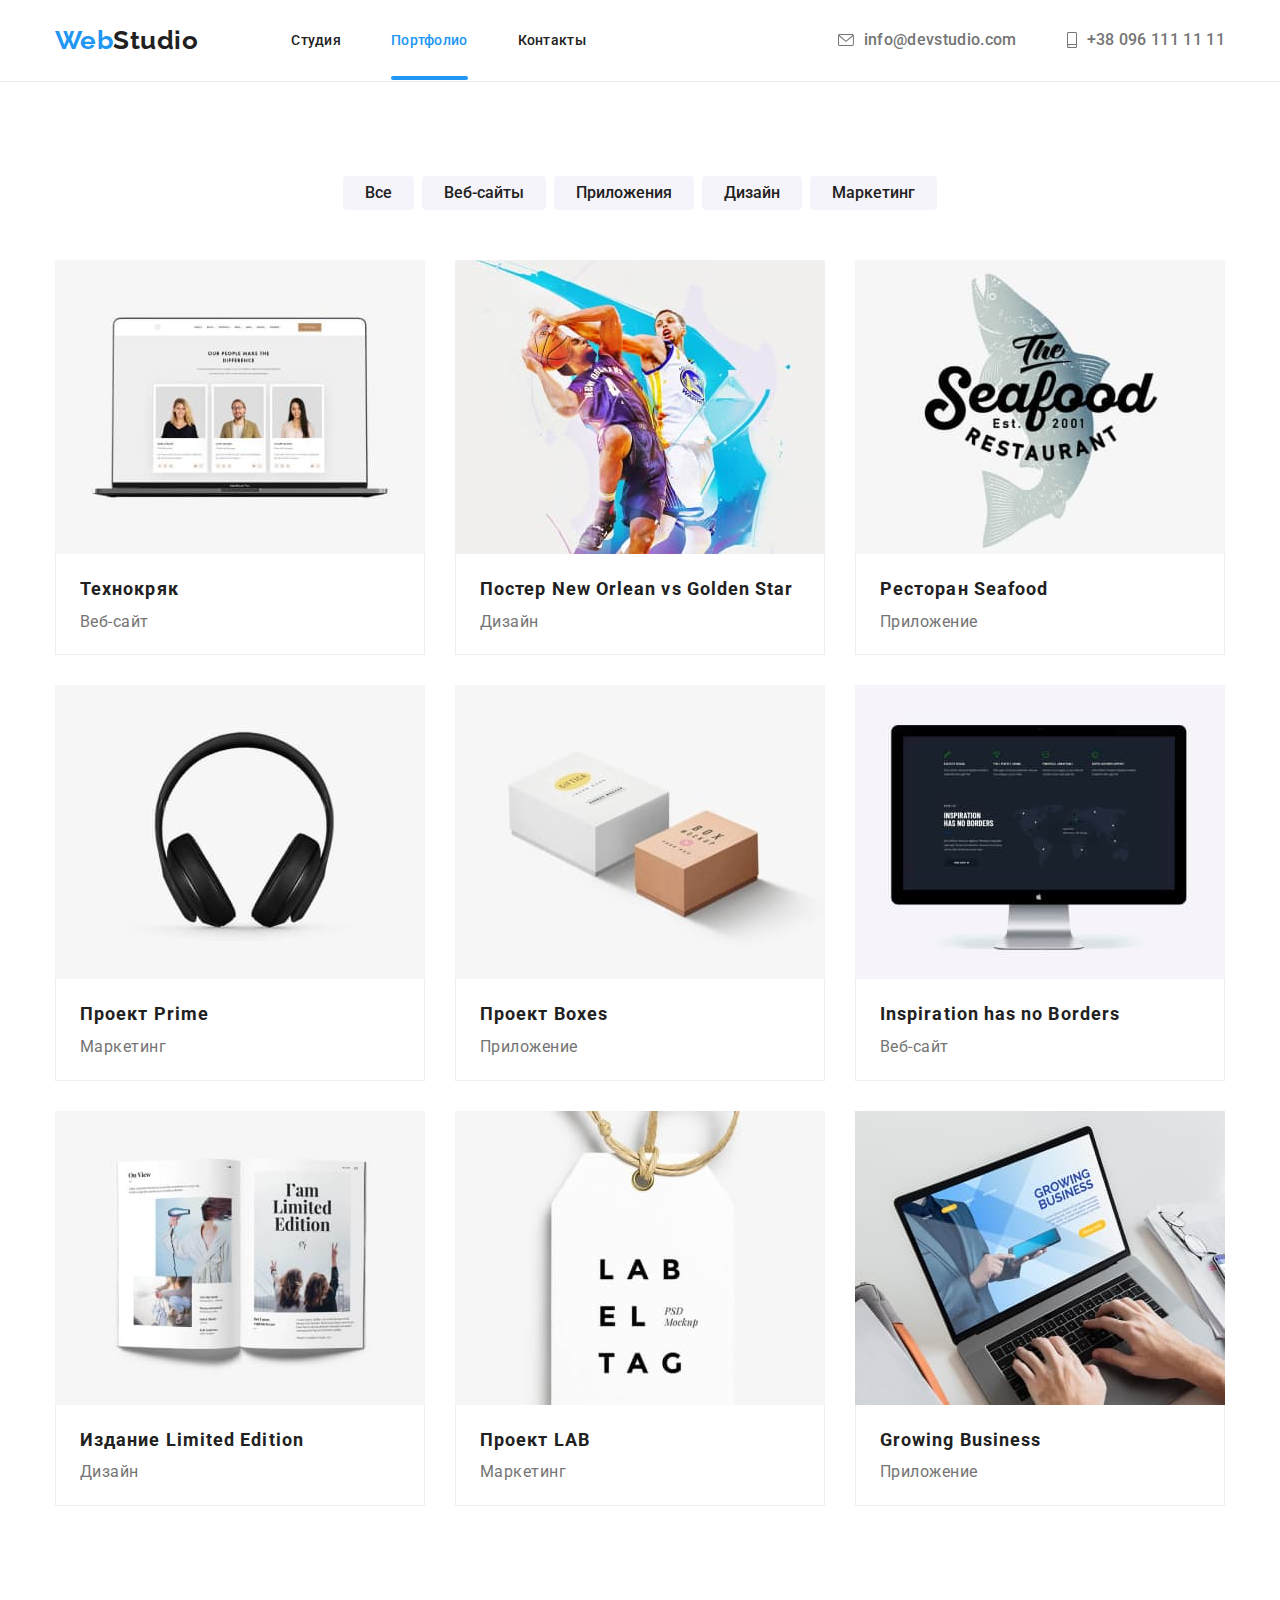
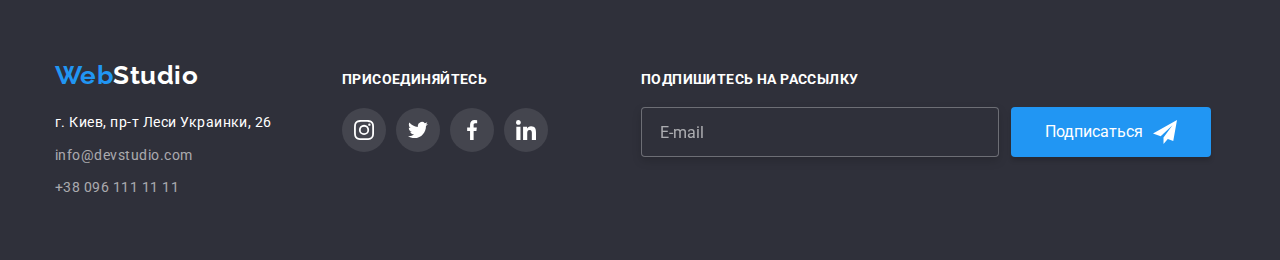
==== portfolio.html @ 96d2380d "Добавляет дз6" ====
<!DOCTYPE html>
<html lang="ru">
    <head>
        <meta charset="UTF-8">
        <meta name="viewport" content="width=device-width, initial-scale=1.0">
        <title>1ДЗ</title>
        <link
            href="https://fonts.googleapis.com/css2?family=Raleway:wght@700&family=Roboto:wght@400;500;700;900&display=swap"
            rel="stylesheet">
            <link rel="stylesheet" href="https://cdnjs.cloudflare.com/ajax/libs/modern-normalize/1.1.0/modern-normalize.min.css">
        <link rel="stylesheet" href="./css/style.css">
    </head>
    <body>
        <header class="header">
            <div class="container header-container">
                <nav class="nav-header">
                    <a href="./index.html" class="logo">
                        <span class="logo-first">Web</span><span class="logo-second">Studio</span>
                    </a>
                    <ul class="site-nav list">
                        <li class="item"><a href="./index.html" class="link">Студия</a></li>
                        <li class="item"><a href="./portfolio.html" class="portfolio-button">Портфолио</a></li>
                        <li class="item"><a href="" class="link">Контакты</a></li>
                    </ul>
                </nav>
                <ul class="nav-adress list">
                    <li class="envelope">
                        <a class="adress adress-envelope list" href="mailto:info@devstudio.com">
                            <svg width="16px" height="12px" class="icon-adress">
                                <use href="./img/Icon/icon.svg#envelope"></use>
                            </svg>
                            info@devstudio.com</a>
                    </li>
                    <li>
                        <a class="adress adress-smartphone list" href="tel:+380961111111">
                            <svg width="10px" height="16px" class="icon-adress">
                                <use href="./img/Icon/icon.svg#smartphone"></use>
                            </svg>
                            +38 096 111 11 11</a>
                    </li>
                </ul>
            </div>
        </header>
        <main>
            <section class="portfolio-main">
                <div class="container">
                    <ul class="site-filter list">
                        <li class="site-filter-item"><button class="button-filter" type="button" /button> Все </li>
                        <li class="site-filter-item"><button class="button-filter" type="button" /button> Веб-сайты </li>
                        <li class="site-filter-item"><button class="button-filter" type="button" /button> Приложения </li>
                        <li class="site-filter-item"><button class="button-filter" type="button" /button> Дизайн </li>
                        <li class="site-filter-item"><button class="button-filter" type="button" /button> Маркетинг </li>
                    </ul>
                    <ul class="portfolio">
                        <li class="portfolio-examples list">
                            <a href="" class="portfolio-link">
                                <ul class="portfolio-examples-img">
                                    <img src="./img/img-portf1.jpg" alt="Технокряк" width="370">
                                    <li class="subtext-wrapper list">
                                        <p class="subtext-text">Технокряк это современная площадка распространения коронавируса. Компании используют эту платформу для цифрового шпионажа и атак на защищённые сервера конкурентов.</p>
                                    </li>
                                </ul>
                                <div class="portfolio-link-text">
                                    <h2 class="portfolio-examples-title">Технокряк</h2>
                                    <p class="portfolio-examples-text">Веб-сайт</p>
                                </div>
                            </a>
                        </li>
                        <li class="portfolio-examples list">
                            <a href="" class="portfolio-link">
                                <ul class="portfolio-examples-img">
                                    <img src="./img/img-portf2.jpg" alt="Постер New Orlean vs Golden Star" width="370">
                                    <li class="subtext-wrapper list">
                                        <p class="subtext-text">Технокряк это современная площадка распространения коронавируса. Компании используют эту
                                            платформу для цифрового шпионажа и атак на защищённые сервера конкурентов.</p>
                                    </li>
                                </ul>
                                <div class="portfolio-link-text">
                                    <h2 class="portfolio-examples-title">Постер New Orlean vs Golden Star</h2>
                                    <p class="portfolio-examples-text">Дизайн</p>
                                </div>
                            </a>
                        </li>
                        <li class="portfolio-examples list">
                            <a href="" class="portfolio-link">
                                <ul class="portfolio-examples-img">
                                    <img src="./img/img-portf3.jpg" alt="Ресторан Seafood" width="370">
                                    <li class="subtext-wrapper list">
                                        <p class="subtext-text">Технокряк это современная площадка распространения коронавируса. Компании используют эту
                                            платформу для цифрового шпионажа и атак на защищённые сервера конкурентов.</p>
                                    </li>
                                </ul>
                                <div class="portfolio-link-text">
                                    <h2 class="portfolio-examples-title">Ресторан Seafood</h2>
                                    <p class="portfolio-examples-text">Приложение</p>
                                </div>
                            </a>
                        </li>
                        <li class="portfolio-examples list">
                            <a href="" class="portfolio-link">
                                <ul class="portfolio-examples-img"> 
                                    <img src="./img/img-portf4.jpg" alt="Проект Prime" width="370">
                                    <li class="subtext-wrapper list">
                                        <p class="subtext-text">Технокряк это современная площадка распространения коронавируса. Компании используют эту
                                            платформу для цифрового шпионажа и атак на защищённые сервера конкурентов.</p>
                                    </li>
                                </ul>
                                <div class="portfolio-link-text">
                                    <h2 class="portfolio-examples-title">Проект Prime</h2>
                                    <p class="portfolio-examples-text">Маркетинг</p>
                                </div>
                            </a>
                        </li>
                        <li class="portfolio-examples list">
                            <a href="" class="portfolio-link">
                                <ul class="portfolio-examples-img">
                                    <img src="./img/img-portf5.jpg" alt="Проект Boxes" width="370">
                                    <li class="subtext-wrapper list">
                                        <p class="subtext-text">Технокряк это современная площадка распространения коронавируса. Компании используют эту
                                            платформу для цифрового шпионажа и атак на защищённые сервера конкурентов.</p>
                                    </li>
                                </ul>
                                <div class="portfolio-link-text">
                                    <h2 class="portfolio-examples-title">Проект Boxes</h2>
                                    <p class="portfolio-examples-text">Приложение</p>
                                </div>
                            </a>
                        </li>
                        <li class="portfolio-examples list">
                            <a href="" class="portfolio-link">
                                <ul class="portfolio-examples-img">
                                    <img src="./img/img-portf6.jpg" alt="Inspiration has no Borders" width="370">
                                    <li class="subtext-wrapper list">
                                        <p class="subtext-text">Технокряк это современная площадка распространения коронавируса. Компании используют эту
                                            платформу для цифрового шпионажа и атак на защищённые сервера конкурентов.</p>
                                    </li>
                                </ul>
                                <div class="portfolio-link-text">
                                    <h2 class="portfolio-examples-title">Inspiration has no Borders</h2>
                                    <p class="portfolio-examples-text">Веб-сайт</p>
                                </div>
                            </a>
                        </li>
                        <li class="portfolio-examples list">
                            <a href="" class="portfolio-link">
                                <ul class="portfolio-examples-img">
                                    <img src="./img/img-portf7.jpg" alt="Издание Limited Edition" width="370">
                                    <li class="subtext-wrapper list">
                                        <p class="subtext-text">Технокряк это современная площадка распространения коронавируса. Компании используют эту
                                            платформу для цифрового шпионажа и атак на защищённые сервера конкурентов.</p>
                                    </li>
                                </ul>
                                <div class="portfolio-link-text">
                                    <h2 class="portfolio-examples-title">Издание Limited Edition</h2>
                                    <p class="portfolio-examples-text">Дизайн</p>
                                </div>
                            </a>
                        </li>
                        <li class="portfolio-examples list">
                            <a href="" class="portfolio-link">
                                <ul class="portfolio-examples-img">
                                    <img src="./img/img-portf8.jpg" alt="Проект LAB" width="370">
                                    <li class="subtext-wrapper list">
                                        <p class="subtext-text">Технокряк это современная площадка распространения коронавируса. Компании используют эту
                                            платформу для цифрового шпионажа и атак на защищённые сервера конкурентов.</p>
                                    </li>
                                </ul>
                                <div class="portfolio-link-text">
                                    <h2 class="portfolio-examples-title">Проект LAB</h2>
                                    <p class="portfolio-examples-text">Маркетинг</p>
                                </div>
                            </a>
                        </li>
                        <li class="portfolio-examples list">
                            <a href="" class="portfolio-link">
                                <ul class="portfolio-examples-img">
                                    <img src="./img/img-portf9.jpg" alt="Growing Business" width="370">
                                    <li class="subtext-wrapper list">
                                        <p class="subtext-text">Технокряк это современная площадка распространения коронавируса. Компании используют эту
                                            платформу для цифрового шпионажа и атак на защищённые сервера конкурентов.</p>
                                    </li>
                                </ul>
                                <div class="portfolio-link-text">
                                    <h2 class="portfolio-examples-title">Growing Business</h2>
                                    <p class="portfolio-examples-text">Приложение</p>
                                </div>
                            </a>
                        </li>
                    </ul>
                </div>
            </section>
        </main>
        <footer class="footer">
            <div class="container">
                <div>
                    <a href="./index.html" class="logo">
                        <span class="footer-logo-first">Web</span><span class="footer-logo-second">Studio</span>
                    </a>
                    <address class="footer-adress">
                        <p class="adress-gps">г. Киев, пр-т Леси Украинки, 26</p>
                        <a class="adress-mail" href="mailto:info@devstudio.com">info@devstudio.com</a>
                        <a class="adress-tel" href="tel:+380961111111">+38 096 111 11 11</a>
                    </address>
                </div>
                <div class="sn-adress">
                    <p class="social-network-title">ПРИСОЕДИНЯЙТЕСЬ</p>
                    <ul class="our-sn list">
                        <li class="our-links">
                            <a href="" class="our-link">
                                <svg width="20px" height="20px" class="our-sn-icon">
                                    <use href="./img/Icon/icon.svg#instagram"></use>
                                </svg>
                            </a>
                        </li>
                        <li class="our-links">
                            <a href="" class="our-link">
                                <svg width="20px" height="20px" class="our-sn-icon">
                                    <use href="./img/Icon/icon.svg#twitter"></use>
                                </svg>
                            </a>
                        </li>
                        <li class="our-links">
                            <a href="" class="our-link">
                                <svg width="20px" height="20px" class="our-sn-icon">
                                    <use href="./img/Icon/icon.svg#facebook"></use>
                                </svg>
                            </a>
                        </li>
                        <li class="our-links">
                            <a href="" class="our-link">
                                <svg width="20px" height="20px" class="our-sn-icon">
                                    <use href="./img/Icon/icon.svg#linkedin"></use>
                                </svg>
                            </a>
                        </li>
                    </ul>
                </div>
                <div class="mailing">
                    <p>ПОДПИШИТЕСЬ НА РАССЫЛКУ</p>
                    <form class="mailing-form">
                        <input class="mailing-input" type="email" placeholder="E-mail" />
                        <button class="mailing-button">
                            <span class="mailing-button-text"></span>Подписаться</span>
                            <svg width="24px" height="24px" class="mailing-button-icon">
                                <use href="./img/Icon/icon.svg#icon-send"></use>
                            </svg>
                        </button>
                    </form>
                </div>
            </div>
        </footer>
    </body>
</html>
---- css/style.css ----
:root {
  --primary-text-color: #757575;
  --title-text-color: #212121;
  --accent-color: #2196f3;
  --primary-fon-color: #2f303a;
  --secondary-fon-color: #f5f4fa;
  --adress-text-color: rgb(255, 255, 255, 0.6);
  --white: #ffffff;
}

body {
  color: var(--primary-text-color);
  font-family: roboto, sans-serif;
  letter-spacing: 0.03em;
}
.list {
  padding: 0;
  margin: 0;
  list-style: none;
}
img {
  display: block;
  max-width: 100%;
}

/* Container */

.container {
  width: 1200px;
  margin-left: auto;
  margin-right: auto;
  padding-left: 15px;
  padding-right: 15px;
}

/* Header */

.header {
  background-color: var(--white);
  border-bottom: 1px solid #ececec;
}
.header-container {
  display: flex;
  align-items: center;
}
.nav-header {
  display: flex;
  align-items: center;
}
.logo {
  font-family: raleway, sans-serif;
  font-weight: 700;
  font-size: 26px;
  line-height: 1.2;
  text-decoration: none;
}

.logo-first {
  color: var(--accent-color);
}
.logo-second {
  color: var(--title-text-color);
}
.site-nav {
  display: flex;
  align-items: center;
  margin-left: 93px;
}
.site-nav .item:last-child {
  margin-right: 0;
}
.item {
  display: inline;
  margin-right: 50px;
}
.studio {
  position: relative;
  color: var(--accent-color);
  font-weight: 500;
  font-size: 14px;
  line-height: 1.2;
  letter-spacing: 0.02em;
  text-decoration: none;
  display: block;
  padding-top: 32px;
  padding-bottom: 32px;
}
.studio::after {
  content: '';
  position: absolute;
  display: block;
  left: 0;
  bottom: 0;
  width: 100%;
  height: 4px;
  background-color: var(--accent-color);
  border-radius: 2px;
  transition: opacity 250ms cubic-bezier(0.4, 0, 0.2, 1);
}
.link {
  color: var(--title-text-color);
  font-weight: 500;
  font-size: 14px;
  line-height: 1.2;
  letter-spacing: 0.02em;
  text-decoration: none;
  display: block;
  padding-top: 32px;
  padding-bottom: 32px;
  padding-left: 0;
  margin: 0;
  transition: color 250ms cubic-bezier(0.4, 0, 0.2, 1);
}
.link:hover,
.link:focus {
  color: var(--accent-color);
}
.nav-adress {
  display: flex;
  align-items: center;
  margin-left: auto;
}
.icon-adress {
  margin-right: 10px;
  fill: currentColor;
}
.adress {
  color: var(--primary-text-color);
  font-weight: 500;
  line-height: 16px;
  letter-spacing: 0.02em;
  text-decoration: none;
  margin-left: 50px;
  padding-top: 32px;
  padding-bottom: 32px;
  display: flex;
  align-items: center;
  transition: color 250ms cubic-bezier(0.4, 0, 0.2, 1);
}
.adress:hover,
.adress:focus {
  color: var(--accent-color);
}

/* Hero */

.hero {
  text-align: center;
  padding-top: 200px;
  padding-bottom: 200px;
}
.overlay {
  max-width: 1600px;
  max-height: 600px;
  margin-left: auto;
  margin-right: auto;
  background-image: linear-gradient(
      to right,
      rgba(47, 48, 58, 0.4),
      rgba(47, 48, 58, 0.4)
    ),
    url(../img/Герой-фон/hero-img.jpg);
  background-size: cover;
  background-repeat: no-repeat;
  background-position: center;
}
.hero-title {
  color: var(--white);
  letter-spacing: 0.06em;
  font-weight: 900;
  font-size: 44px;
  line-height: 1.4;
  text-align: center;
  margin-top: 0;
  margin-bottom: 30px;
}
.hero-button {
  color: var(--white);
  background-color: var(--accent-color);
  font-family: roboto, sans-serif;
  letter-spacing: 0.06em;
  font-weight: 700;
  font-size: 16px;
  line-height: 1.9;
  box-shadow: 0px 4px 4px rgba(0, 0, 0, 0.15);
  border-radius: 4px;
  border: 0;
}

/* Features */

.section-features {
  text-align: center;
  margin-top: 0;
  margin-right: 0;
  padding-top: 94px;
  padding-bottom: 94px;
  margin-left: 0;
}

.section-features-title {
  color: var(--title-text-color);
  font-weight: 700;
  font-size: 36px;
  line-height: 1.2;
  text-align: center;
  position: absolute;
  width: 1px;
  height: 1px;
  margin: -1px;
  border: 0;
  padding: 0;

  white-space: nowrap;
  clip-path: inset(100%);
  clip: rect(0 0 0 0);
  overflow: hidden;
}
.features {
  display: flex;
}
.features-item {
  margin-right: 30px;
  width: 270px;
}
.features-item:last-child {
  margin-right: 0;
}
.icon-feature {
  height: 120px;
  background-color: var(--secondary-fon-color);
  margin-bottom: 30px;
  display: flex;
  align-items: center;
  justify-content: center;
}
.features-title {
  text-align: left;
  color: var(--title-text-color);
  font-weight: 700;
  font-size: 14px;
  line-height: 1.2;
  margin-top: 0;
  margin-bottom: 10px;
}
.features-text {
  text-align: left;
  font-size: 14px;
  line-height: 1.7;
  margin-top: 0;
  margin-bottom: 0;
}

/* Work */

.section-work {
  text-align: center;
  margin-top: 0px;
  padding-bottom: 94px;
}
.section-work-title {
  color: var(--title-text-color);
  font-weight: 700;
  font-size: 36px;
  line-height: 1.2;
  text-align: center;
  margin-top: 0;
  margin-bottom: 50px;
}
.work {
  display: flex;
  margin-top: 0;
  margin-bottom: 0;
  padding-left: 0;
}
.work-img {
  position: relative;
  display: block;
  margin-right: 30px;
}
.work-img:last-child {
  margin-right: 0;
}
.work-img-text {
  display: block;
  position: absolute;
  left: 0;
  bottom: 0;
  font-weight: 700;
  color: var(--white);
  background-color: rgba(47, 48, 58, 0.8);
  margin: 0;
  padding-top: 27px;
  padding-bottom: 27px;
  width: 100%;
  height: 70px;
}

/* Employee */

.section-employee {
  background-color: var(--secondary-fon-color);
  padding-bottom: 94px;
  padding-top: 94px;
}
.section-employee-title {
  color: var(--title-text-color);
  font-weight: 700;
  font-size: 36px;
  line-height: 1.2;
  text-align: center;
  margin-top: 0;
  margin-bottom: 50px;
}
.employee {
  text-align: center;
  display: flex;
}
.employee-item {
  width: 270px;
  margin-right: 30px;
  background-color: var(--white);
  box-shadow: 0px 1px 3px rgba(0, 0, 0, 0.12), 0px 1px 1px rgba(0, 0, 0, 0.14),
    0px 2px 1px rgba(0, 0, 0, 0.2);
  border-radius: 0px 0px 4px 4px;
}
.employee-item:last-child {
  margin-right: 0;
}
.employee-info {
  padding: 30px 32px;
}
.employee-title {
  color: var(--title-text-color);
  font-weight: 500;
  font-size: 16px;
  line-height: 1.2;
  margin-top: 0;
  margin-bottom: 10px;
}
.employee-position {
  font-size: 16px;
  line-height: 1.2;
  margin-top: 0;
  margin-bottom: 16px;
}
.sn-links {
  display: flex;
  list-style: none;
  padding-left: 0;
  justify-content: space-between;
}
.sn-link {
  display: flex;
  align-items: center;
  justify-content: center;
  width: 44px;
  height: 44px;
  border-radius: 50px;
  color: #afb1b8;
  transition: background-color 250ms cubic-bezier(0.4, 0, 0.2, 1),
    color 250ms cubic-bezier(0.4, 0, 0.2, 1);
}
.sn-link:hover,
.sn-link:focus {
  background-color: var(--accent-color);
  color: var(--white);
}
.sn-icon {
  fill: currentColor;
}

/* clients */

.section-clients {
  padding-bottom: 94px;
  padding-top: 94px;
}
.section-clients-title {
  color: var(--title-text-color);
  font-weight: 700;
  font-size: 36px;
  line-height: 1.2;
  text-align: center;
  margin-top: 0;
  margin-bottom: 50px;
}
.clients {
  display: flex;
  padding-left: 0;
  margin-top: 0;
  margin-bottom: 0;
  justify-content: space-between;
}
.clients-links {
  display: flex;
  width: 170px;
  height: 92px;
}
.clients-link {
  display: flex;
  width: 100%;
  height: 100%;
  align-items: center;
  justify-content: center;
  border: 1px solid #afb1b8;
  border-radius: 4px;
  color: #afb1b8;
  transition: color 250ms cubic-bezier(0.4, 0, 0.2, 1),
    border-color 250ms cubic-bezier(0.4, 0, 0.2, 1);
}
.clients-link:hover,
.clients-link:focus {
  color: var(--accent-color);
  border-color: var(--accent-color);
}
.clients-icon {
  fill: currentColor;
}

/* footer */

.footer {
  background-color: var(--primary-fon-color);
  padding-top: 60px;
  padding-bottom: 60px;
}
.footer-logo-first {
  color: var(--accent-color);
}
footer .container {
  display: flex;
  align-items: baseline;
}
.sn-adress {
  margin-left: 70px;
}
.footer-logo-second {
  color: var(--white);
}
.footer-adress {
  font-style: normal;
  font-size: 14px;
  line-height: 1.7;
  display: flex;
  flex-direction: column;
  margin-top: 20px;
}
.adress-gps {
  color: var(--white);
  margin-top: 0;
  margin-bottom: 9px;
}
.adress-mail {
  color: var(--adress-text-color);
  text-decoration: none;
  margin-bottom: 9px;
}
.adress-tel {
  color: var(--adress-text-color);
  text-decoration: none;
}

.social-network-title {
  font-weight: 700;
  font-size: 14px;
  line-height: 1.2;
  letter-spacing: 0.03em;
  color: var(--white);
  margin-top: 0;
  margin-bottom: 20px;
}
.our-sn {
  display: flex;
}
.our-links {
  margin-right: 10px;
}
.our-links:last-child {
  margin-right: 0;
}
.our-link {
  display: flex;
  width: 44px;
  height: 44px;
  background-color: rgb(255, 255, 255, 0.1);
  border-radius: 50px;
  align-items: center;
  justify-content: center;
  transition: background-color 250ms cubic-bezier(0.4, 0, 0.2, 1);
}
.our-link:hover,
.our-link:focus {
  background-color: var(--accent-color);
}
.our-sn-icon {
  fill: var(--white);
}
.mailing {
  margin-left: 93px;
}
.mailing-form {
  display: flex;
  justify-content: center;
}
.mailing p {
  margin: 0;
  margin-bottom: 20px;
  font-weight: 700;
  font-size: 14px;
  line-height: 1.1;
  letter-spacing: 0.03em;
  color: var(--white);
}
.mailing-input {
  outline: none;
  font-family: roboto, sans-serif;
  width: 358px;
  height: 50px;
  border: 1px solid rgba(255, 255, 255, 0.3);
  filter: drop-shadow(0px 4px 4px rgba(0, 0, 0, 0.15));
  border-radius: 4px;
  background-color: var(--primary-fon-color);
  color: var(--white);
}
.mailing-input::placeholder {
  font-family: roboto, sans-serif;
  font-size: 16px;
  line-height: 1.25;
  color: rgba(255, 255, 255, 0.6);
  padding-left: 16px;
}
.mailing-button {
  display: flex;
  width: 200px;
  height: 50px;
  margin-left: 12px;
  padding: 0;
  color: var(--white);
  background: var(--accent-color);
  box-shadow: 0px 4px 4px rgba(0, 0, 0, 0.15);
  border: 0;
  border-radius: 4px;
  align-items: center;
  justify-content: center;
}
.mailing-button-text {
  font-family: roboto, sans-serif;
  font-weight: 700;
  font-size: 16px;
  line-height: 1.9;
  letter-spacing: 0.06em;
  color: var(--white);
}
.mailing-button-icon {
  margin-left: 10px;
  fill: var(--white);
}

/* Backdrop */

.backdrop {
  position: fixed;
  left: 0;
  bottom: 0;
  width: 100%;
  height: 100%;
  background-color: rgba(0, 0, 0, 0.2);
  opacity: 1;
  transition: opacity 250ms cubic-bezier(0.4, 0, 0.2, 1);
}
.backdrop.is-hidden {
  opacity: 0;
  pointer-events: none;
}
.modal {
  display: flex;
  flex-direction: column;
  position: absolute;
  top: 50%;
  left: 50%;
  transform: translate(-50%, -50%);

  min-width: 528px;
  min-height: 581px;

  background-color: #fff;
}
.modal-close-button {
  position: absolute;
  display: block;
  top: 8px;
  right: 8px;
  width: 30px;
  height: 30px;
  margin: 0;
  padding: 0;
  border-radius: 50px;
  background-color: #ffffff;
  border: 1px solid rgba(0, 0, 0, 0.1);
}
.modal-close-icon {
  display: block;
  position: absolute;
  left: 50%;
  top: 50%;
  transform: translate(-50%, -50%);
  transition: fill 250ms cubic-bezier(0.4, 0, 0.2, 1);
}
.modal-close-icon:hover {
  fill: var(--accent-color);
}
textarea {
  resize: none;
}
.form {
  display: flex;
  flex-direction: column;
  width: 448px;
  margin-right: 40px;
  margin-left: 40px;
}
.form p {
  display: block;
  width: 100%;
  margin-top: 40px;
  margin-bottom: 12px;
  color: var(--title-text-color);
  font-weight: 700;
  font-size: 20px;
  line-height: 1.2;
  text-align: center;
}
.form-field {
  display: flex;
  flex-direction: column;
}
.form-field:last-child {
  margin-bottom: 0;
}
.form-label {
  margin-bottom: 4px;
  font-weight: 400;
  font-size: 12px;
  line-height: 1.2;
  letter-spacing: 0.01em;
}
.input-icon-wrapper {
  position: relative;
}
.input-icon-wrapper:hover .form-icon,
.input-icon-wrapper:focus-within .form-icon {
  fill: var(--accent-color);
}
.input-icon-wrapper:hover .form-input,
.input-icon-wrapper:focus-within .form-input {
  border-color: var(--accent-color);
}
.form-icon {
  position: absolute;
  top: 11px;
  left: 12px;
  transition: fill 250ms cubic-bezier(0.4, 0, 0.2, 1);
}
.form-input {
  outline: none;
  margin-bottom: 10px;
  font-family: roboto, sans-serif;
  padding-top: 12px;
  padding-bottom: 12px;
  padding-left: 42px;
  width: 448px;
  height: 40px;
  border: 1px solid rgba(33, 33, 33, 0.2);
  border-radius: 4px;
  transition: border-color 250ms cubic-bezier(0.4, 0, 0.2, 1);
}
.form-field textarea {
  outline: none;
  padding: 12px 16px;
  margin-bottom: 20px;
  font-family: roboto, sans-serif;
  font-weight: 400;
  font-size: 14px;
  line-height: 1.2;
  letter-spacing: 0.01em;
  border: 1px solid rgba(33, 33, 33, 0.2);
  border-radius: 4px;
  transition: border-color 250ms cubic-bezier(0.4, 0, 0.2, 1);
}
.form-field textarea:hover,
.form-field textarea:focus-within {
  border-color: var(--accent-color);
}
textarea::placeholder {
  font-family: roboto, sans-serif;
  color: rgba(117, 117, 117, 0.5);
}
.checkbox-label {
  display: flex;
  align-items: center;
}
.checkbox-input {
  position: absolute;
  width: 1px;
  height: 1px;
  margin: -1px;
  border: 0;
  padding: 0;
  clip: rect(0 0 0 0);
  overflow: hidden;
}
.checkbox-input:checked + .checkbox-icon {
  background-color: var(--accent-color);
  background-image: url(../img/Icon/icon-check.svg);
  background-size: contain;
  background-origin: border-box;
  border-color: var(--accent-color);
}
.checkbox-icon {
  content: '';
  display: inline-block;
  width: 16px;
  height: 15px;
  margin-right: 7px;
  border: 2px solid black;
  border-radius: 2px;
}
.checkbox-label a {
  padding-left: 4px;
  padding-bottom: 0;
  color: var(--accent-color);
}
.form button {
  display: block;
  color: var(--white);
  width: 200px;
  height: 50px;
  margin: auto;
  margin-bottom: 40px;
  background: var(--accent-color);
  box-shadow: 0px 4px 4px rgba(0, 0, 0, 0.15);
  border: 0;
  border-radius: 4px;
  transition: background-color 250ms cubic-bezier(0.4, 0, 0.2, 1);
}
.form button:hover,
.form button:focus {
  background-color: #188ce8;
}

.checkbox {
  display: flex;
  justify-content: center;
  font-weight: 400;
  font-size: 14px;
  line-height: 1.7;
  margin-bottom: 30px;
}

/* Portfolio-main */

.portfolio-main {
  padding-top: 94px;
  padding-bottom: 94px;
}
/* Portfolio filter */
.site-filter {
  margin-bottom: 50px;
  display: flex;
  justify-content: center;
}
.site-filter-item {
  margin-right: 8px;
}
.site-filter-item:last-child {
  margin-right: 0px;
}
.button-filter {
  color: var(--title-text-color);
  background-color: var(--secondary-fon-color);
  border-radius: 4px;
  font-weight: 500;
  font-size: 16px;
  line-height: 1.4;
  padding-top: 6px;
  padding-right: 22px;
  padding-bottom: 6px;
  padding-left: 22px;
  border: 0;
  transition: color 250ms cubic-bezier(0.4, 0, 0.2, 1),
    background-color 250ms cubic-bezier(0.4, 0, 0.2, 1),
    box-shadow 250ms cubic-bezier(0.4, 0, 0.2, 1);
}
.button-filter:hover,
.button-filter:focus {
  color: var(--white);
  background-color: var(--accent-color);
  box-shadow: 0px 3px 1px rgba(0, 0, 0, 0.1), 0px 1px 2px rgba(0, 0, 0, 0.08),
    0px 2px 2px rgba(0, 0, 0, 0.12);
}

/* Portfolio */

.portfolio {
  display: flex;
  flex-wrap: wrap;
  padding-left: 0;
  margin-left: -30px;
  margin-top: -30px;
  margin-bottom: 0;
}
.portfolio-examples {
  flex-basis: calc(100% / 3 - 30px);
  margin-left: 30px;
  margin-top: 30px;
  width: 370px;
}
.portfolio-button {
  position: relative;
  color: var(--accent-color);
  font-weight: 500;
  font-size: 14px;
  line-height: 1.2;
  letter-spacing: 0.02em;
  text-decoration: none;
  padding-top: 32px;
  padding-bottom: 32px;
}
.portfolio-button::after {
  content: '';
  position: absolute;
  display: block;
  left: 0;
  bottom: 0;
  width: 100%;
  height: 4px;
  background-color: var(--accent-color);
  border-radius: 2px;
  transition: opacity 250ms cubic-bezier(0.4, 0, 0.2, 1);
}
.portfolio-link {
  color: var(--primary-text-color);
  text-decoration: none;
  display: block;
  transition: box-shadow 250ms cubic-bezier(0.4, 0, 0.2, 1);
}
.portfolio-link:hover,
.portfolio-link:focus {
  box-shadow: 0px 1px 1px rgba(0, 0, 0, 0.12), 0px 4px 4px rgba(0, 0, 0, 0.06),
    1px 4px 6px rgba(0, 0, 0, 0.16);
}
.portfolio-link:hover .subtext-wrapper,
.portfolio-link:focus .subtext-wrapper {
  transform: translateY(0%);
}
.portfolio-examples-img {
  position: relative;
  padding-left: 0;
  overflow: hidden;
}
.subtext-wrapper {
  position: absolute;
  left: 0;
  bottom: 0%;
  transform: translateY(100%);
  transition: transform 250ms cubic-bezier(0.4, 0, 0.2, 1);
  font-weight: 400;
  font-size: 18px;
  line-height: 1.5;
  background-color: rgba(33, 150, 243, 0.9);
  width: 370px;
  height: 294px;
  color: #fff;
}
.subtext-text {
  display: block;
  margin: 0;
  padding-top: 63px;
  padding-right: 24px;
  padding-bottom: 63px;
  padding-left: 24px;
}
.portfolio-link-text {
  padding-top: 20px;
  padding-bottom: 20px;
  padding-right: 24px;
  padding-left: 24px;
  border: 1px solid #eeeeee;
  border-top: 0px;
}
.portfolio-examples-title {
  color: var(--title-text-color);
  font-weight: 700;
  font-size: 18px;
  line-height: 1.7;
  letter-spacing: 0.06em;
  margin-top: 0;
  margin-bottom: 4px;
}
.portfolio-examples-text {
  font-size: 16px;
  line-height: 1.6;
  margin: 0;
}
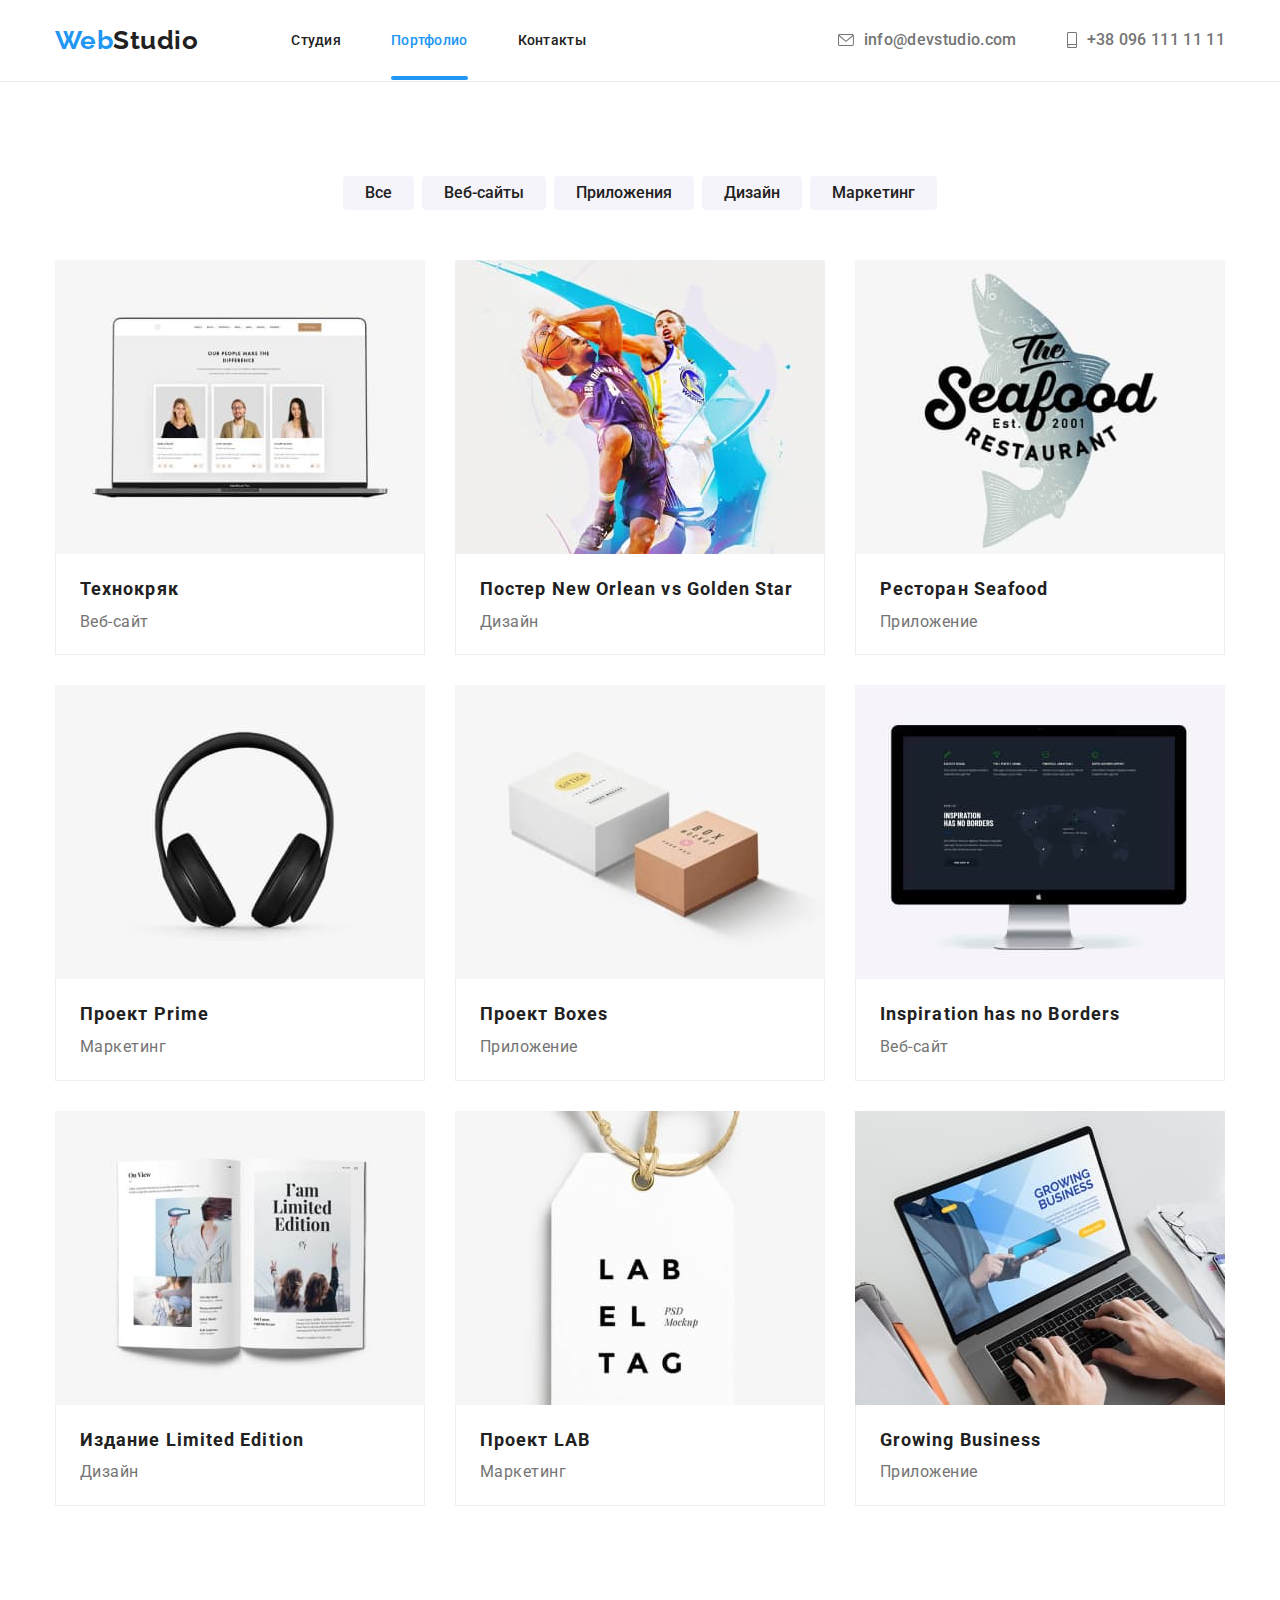
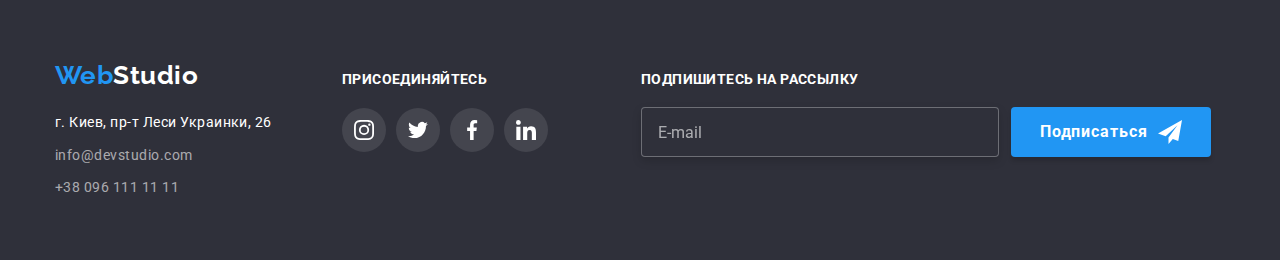
==== commit f8dc3499: "добавляет дз6" ====
--- a/portfolio.html
+++ b/portfolio.html
@@ -3,7 +3,7 @@
     <head>
         <meta charset="UTF-8">
         <meta name="viewport" content="width=device-width, initial-scale=1.0">
-        <title>1ДЗ</title>
+        <title>ДЗ</title>
         <link
             href="https://fonts.googleapis.com/css2?family=Raleway:wght@700&family=Roboto:wght@400;500;700;900&display=swap"
             rel="stylesheet">
@@ -15,28 +15,30 @@
             <div class="container header-container">
                 <nav class="nav-header">
                     <a href="./index.html" class="logo">
-                        <span class="logo-first">Web</span><span class="logo-second">Studio</span>
+                        <span class="logo__logo-first">Web</span><span class="logo__logo-second">Studio</span>
                     </a>
                     <ul class="site-nav list">
-                        <li class="item"><a href="./index.html" class="link">Студия</a></li>
-                        <li class="item"><a href="./portfolio.html" class="portfolio-button">Портфолио</a></li>
-                        <li class="item"><a href="" class="link">Контакты</a></li>
+                        <li class="site-nav__item"><a href="./index.html" class="site-nav__link">Студия</a></li>
+                        <li class="site-nav__item"><a href="./portfolio.html" class="portfolio-button">Портфолио</a></li>
+                        <li class="site-nav__item"><a href="" class="site-nav__link">Контакты</a></li>
                     </ul>
                 </nav>
                 <ul class="nav-adress list">
-                    <li class="envelope">
-                        <a class="adress adress-envelope list" href="mailto:info@devstudio.com">
-                            <svg width="16px" height="12px" class="icon-adress">
+                    <li>
+                        <a class="nav-adress__adress list" href="mailto:info@devstudio.com">
+                            <svg width="16px" height="12px" class="nav-adress__icon">
                                 <use href="./img/Icon/icon.svg#envelope"></use>
                             </svg>
-                            info@devstudio.com</a>
+                            info@devstudio.com
+                        </a>
                     </li>
                     <li>
-                        <a class="adress adress-smartphone list" href="tel:+380961111111">
-                            <svg width="10px" height="16px" class="icon-adress">
+                        <a class="nav-adress__adress list" href="tel:+380961111111">
+                            <svg width="10px" height="16px" class="nav-adress__icon">
                                 <use href="./img/Icon/icon.svg#smartphone"></use>
                             </svg>
-                            +38 096 111 11 11</a>
+                            +38 096 111 11 11
+                        </a>
                     </li>
                 </ul>
             </div>
@@ -45,144 +47,144 @@
             <section class="portfolio-main">
                 <div class="container">
                     <ul class="site-filter list">
-                        <li class="site-filter-item"><button class="button-filter" type="button" /button> Все </li>
-                        <li class="site-filter-item"><button class="button-filter" type="button" /button> Веб-сайты </li>
-                        <li class="site-filter-item"><button class="button-filter" type="button" /button> Приложения </li>
-                        <li class="site-filter-item"><button class="button-filter" type="button" /button> Дизайн </li>
-                        <li class="site-filter-item"><button class="button-filter" type="button" /button> Маркетинг </li>
+                        <li class="site-filter__item"><button class="site-filter__button" type="button" /button> Все </li>
+                        <li class="site-filter__item"><button class="site-filter__button" type="button" /button> Веб-сайты </li>
+                        <li class="site-filter__item"><button class="site-filter__button" type="button" /button> Приложения </li>
+                        <li class="site-filter__item"><button class="site-filter__button" type="button" /button> Дизайн </li>
+                        <li class="site-filter__item"><button class="site-filter__button" type="button" /button> Маркетинг </li>
                     </ul>
                     <ul class="portfolio">
-                        <li class="portfolio-examples list">
-                            <a href="" class="portfolio-link">
-                                <ul class="portfolio-examples-img">
+                        <li class="portfolio__example list">
+                            <a href="" class="portfolio__link">
+                                <ul class="portfolio__img">
                                     <img src="./img/img-portf1.jpg" alt="Технокряк" width="370">
-                                    <li class="subtext-wrapper list">
-                                        <p class="subtext-text">Технокряк это современная площадка распространения коронавируса. Компании используют эту платформу для цифрового шпионажа и атак на защищённые сервера конкурентов.</p>
-                                    </li>
-                                </ul>
-                                <div class="portfolio-link-text">
-                                    <h2 class="portfolio-examples-title">Технокряк</h2>
-                                    <p class="portfolio-examples-text">Веб-сайт</p>
-                                </div>
-                            </a>
-                        </li>
-                        <li class="portfolio-examples list">
-                            <a href="" class="portfolio-link">
-                                <ul class="portfolio-examples-img">
+                                    <li class="portfolio__subtext list">
+                                        <p class="subtext">Технокряк это современная площадка распространения коронавируса. Компании используют эту платформу для цифрового шпионажа и атак на защищённые сервера конкурентов.</p>
+                                    </li>
+                                </ul>
+                                <div class="portfolio__link-text">
+                                    <h2 class="portfolio__example-title">Технокряк</h2>
+                                    <p class="portfolio__example-text">Веб-сайт</p>
+                                </div>
+                            </a>
+                        </li>
+                        <li class="portfolio__example list">
+                            <a href="" class="portfolio__link">
+                                <ul class="portfolio__img">
                                     <img src="./img/img-portf2.jpg" alt="Постер New Orlean vs Golden Star" width="370">
-                                    <li class="subtext-wrapper list">
-                                        <p class="subtext-text">Технокряк это современная площадка распространения коронавируса. Компании используют эту
-                                            платформу для цифрового шпионажа и атак на защищённые сервера конкурентов.</p>
-                                    </li>
-                                </ul>
-                                <div class="portfolio-link-text">
-                                    <h2 class="portfolio-examples-title">Постер New Orlean vs Golden Star</h2>
-                                    <p class="portfolio-examples-text">Дизайн</p>
-                                </div>
-                            </a>
-                        </li>
-                        <li class="portfolio-examples list">
-                            <a href="" class="portfolio-link">
-                                <ul class="portfolio-examples-img">
+                                    <li class="portfolio__subtext list">
+                                        <p class="subtext">Технокряк это современная площадка распространения коронавируса. Компании используют эту
+                                            платформу для цифрового шпионажа и атак на защищённые сервера конкурентов.</p>
+                                    </li>
+                                </ul>
+                                <div class="portfolio__link-text">
+                                    <h2 class="portfolio__example-title">Постер New Orlean vs Golden Star</h2>
+                                    <p class="portfolio__example-text">Дизайн</p>
+                                </div>
+                            </a>
+                        </li>
+                        <li class="portfolio__example list">
+                            <a href="" class="portfolio__link">
+                                <ul class="portfolio__img">
                                     <img src="./img/img-portf3.jpg" alt="Ресторан Seafood" width="370">
-                                    <li class="subtext-wrapper list">
-                                        <p class="subtext-text">Технокряк это современная площадка распространения коронавируса. Компании используют эту
-                                            платформу для цифрового шпионажа и атак на защищённые сервера конкурентов.</p>
-                                    </li>
-                                </ul>
-                                <div class="portfolio-link-text">
-                                    <h2 class="portfolio-examples-title">Ресторан Seafood</h2>
-                                    <p class="portfolio-examples-text">Приложение</p>
-                                </div>
-                            </a>
-                        </li>
-                        <li class="portfolio-examples list">
-                            <a href="" class="portfolio-link">
-                                <ul class="portfolio-examples-img"> 
+                                    <li class="portfolio__subtext list">
+                                        <p class="subtext">Технокряк это современная площадка распространения коронавируса. Компании используют эту
+                                            платформу для цифрового шпионажа и атак на защищённые сервера конкурентов.</p>
+                                    </li>
+                                </ul>
+                                <div class="portfolio__link-text">
+                                    <h2 class="portfolio__example-title">Ресторан Seafood</h2>
+                                    <p class="portfolio__example-text">Приложение</p>
+                                </div>
+                            </a>
+                        </li>
+                        <li class="portfolio__example list">
+                            <a href="" class="portfolio__link">
+                                <ul class="portfolio__img"> 
                                     <img src="./img/img-portf4.jpg" alt="Проект Prime" width="370">
-                                    <li class="subtext-wrapper list">
-                                        <p class="subtext-text">Технокряк это современная площадка распространения коронавируса. Компании используют эту
-                                            платформу для цифрового шпионажа и атак на защищённые сервера конкурентов.</p>
-                                    </li>
-                                </ul>
-                                <div class="portfolio-link-text">
-                                    <h2 class="portfolio-examples-title">Проект Prime</h2>
-                                    <p class="portfolio-examples-text">Маркетинг</p>
-                                </div>
-                            </a>
-                        </li>
-                        <li class="portfolio-examples list">
-                            <a href="" class="portfolio-link">
-                                <ul class="portfolio-examples-img">
+                                    <li class="portfolio__subtext list">
+                                        <p class="subtext">Технокряк это современная площадка распространения коронавируса. Компании используют эту
+                                            платформу для цифрового шпионажа и атак на защищённые сервера конкурентов.</p>
+                                    </li>
+                                </ul>
+                                <div class="portfolio__link-text">
+                                    <h2 class="portfolio__example-title">Проект Prime</h2>
+                                    <p class="portfolio__example-text">Маркетинг</p>
+                                </div>
+                            </a>
+                        </li>
+                        <li class="portfolio__example list">
+                            <a href="" class="portfolio__link">
+                                <ul class="portfolio__img">
                                     <img src="./img/img-portf5.jpg" alt="Проект Boxes" width="370">
-                                    <li class="subtext-wrapper list">
-                                        <p class="subtext-text">Технокряк это современная площадка распространения коронавируса. Компании используют эту
-                                            платформу для цифрового шпионажа и атак на защищённые сервера конкурентов.</p>
-                                    </li>
-                                </ul>
-                                <div class="portfolio-link-text">
-                                    <h2 class="portfolio-examples-title">Проект Boxes</h2>
-                                    <p class="portfolio-examples-text">Приложение</p>
-                                </div>
-                            </a>
-                        </li>
-                        <li class="portfolio-examples list">
-                            <a href="" class="portfolio-link">
-                                <ul class="portfolio-examples-img">
+                                    <li class="portfolio__subtext list">
+                                        <p class="subtext">Технокряк это современная площадка распространения коронавируса. Компании используют эту
+                                            платформу для цифрового шпионажа и атак на защищённые сервера конкурентов.</p>
+                                    </li>
+                                </ul>
+                                <div class="portfolio__link-text">
+                                    <h2 class="portfolio__example-title">Проект Boxes</h2>
+                                    <p class="portfolio__example-text">Приложение</p>
+                                </div>
+                            </a>
+                        </li>
+                        <li class="portfolio__example list">
+                            <a href="" class="portfolio__link">
+                                <ul class="portfolio__img">
                                     <img src="./img/img-portf6.jpg" alt="Inspiration has no Borders" width="370">
-                                    <li class="subtext-wrapper list">
-                                        <p class="subtext-text">Технокряк это современная площадка распространения коронавируса. Компании используют эту
-                                            платформу для цифрового шпионажа и атак на защищённые сервера конкурентов.</p>
-                                    </li>
-                                </ul>
-                                <div class="portfolio-link-text">
-                                    <h2 class="portfolio-examples-title">Inspiration has no Borders</h2>
-                                    <p class="portfolio-examples-text">Веб-сайт</p>
-                                </div>
-                            </a>
-                        </li>
-                        <li class="portfolio-examples list">
-                            <a href="" class="portfolio-link">
-                                <ul class="portfolio-examples-img">
+                                    <li class="portfolio__subtext list">
+                                        <p class="subtext">Технокряк это современная площадка распространения коронавируса. Компании используют эту
+                                            платформу для цифрового шпионажа и атак на защищённые сервера конкурентов.</p>
+                                    </li>
+                                </ul>
+                                <div class="portfolio__link-text">
+                                    <h2 class="portfolio__example-title">Inspiration has no Borders</h2>
+                                    <p class="portfolio__example-text">Веб-сайт</p>
+                                </div>
+                            </a>
+                        </li>
+                        <li class="portfolio__example list">
+                            <a href="" class="portfolio__link">
+                                <ul class="portfolio__img">
                                     <img src="./img/img-portf7.jpg" alt="Издание Limited Edition" width="370">
-                                    <li class="subtext-wrapper list">
-                                        <p class="subtext-text">Технокряк это современная площадка распространения коронавируса. Компании используют эту
-                                            платформу для цифрового шпионажа и атак на защищённые сервера конкурентов.</p>
-                                    </li>
-                                </ul>
-                                <div class="portfolio-link-text">
-                                    <h2 class="portfolio-examples-title">Издание Limited Edition</h2>
-                                    <p class="portfolio-examples-text">Дизайн</p>
-                                </div>
-                            </a>
-                        </li>
-                        <li class="portfolio-examples list">
-                            <a href="" class="portfolio-link">
-                                <ul class="portfolio-examples-img">
+                                    <li class="portfolio__subtext list">
+                                        <p class="subtext">Технокряк это современная площадка распространения коронавируса. Компании используют эту
+                                            платформу для цифрового шпионажа и атак на защищённые сервера конкурентов.</p>
+                                    </li>
+                                </ul>
+                                <div class="portfolio__link-text">
+                                    <h2 class="portfolio__example-title">Издание Limited Edition</h2>
+                                    <p class="portfolio__example-text">Дизайн</p>
+                                </div>
+                            </a>
+                        </li>
+                        <li class="portfolio__example list">
+                            <a href="" class="portfolio__link">
+                                <ul class="portfolio__img">
                                     <img src="./img/img-portf8.jpg" alt="Проект LAB" width="370">
-                                    <li class="subtext-wrapper list">
-                                        <p class="subtext-text">Технокряк это современная площадка распространения коронавируса. Компании используют эту
-                                            платформу для цифрового шпионажа и атак на защищённые сервера конкурентов.</p>
-                                    </li>
-                                </ul>
-                                <div class="portfolio-link-text">
-                                    <h2 class="portfolio-examples-title">Проект LAB</h2>
-                                    <p class="portfolio-examples-text">Маркетинг</p>
-                                </div>
-                            </a>
-                        </li>
-                        <li class="portfolio-examples list">
-                            <a href="" class="portfolio-link">
-                                <ul class="portfolio-examples-img">
+                                    <li class="portfolio__subtext list">
+                                        <p class="subtext">Технокряк это современная площадка распространения коронавируса. Компании используют эту
+                                            платформу для цифрового шпионажа и атак на защищённые сервера конкурентов.</p>
+                                    </li>
+                                </ul>
+                                <div class="portfolio__link-text">
+                                    <h2 class="portfolio__example-title">Проект LAB</h2>
+                                    <p class="portfolio__example-text">Маркетинг</p>
+                                </div>
+                            </a>
+                        </li>
+                        <li class="portfolio__example list">
+                            <a href="" class="portfolio__link">
+                                <ul class="portfolio__img">
                                     <img src="./img/img-portf9.jpg" alt="Growing Business" width="370">
-                                    <li class="subtext-wrapper list">
-                                        <p class="subtext-text">Технокряк это современная площадка распространения коронавируса. Компании используют эту
-                                            платформу для цифрового шпионажа и атак на защищённые сервера конкурентов.</p>
-                                    </li>
-                                </ul>
-                                <div class="portfolio-link-text">
-                                    <h2 class="portfolio-examples-title">Growing Business</h2>
-                                    <p class="portfolio-examples-text">Приложение</p>
+                                    <li class="portfolio__subtext list">
+                                        <p class="subtext">Технокряк это современная площадка распространения коронавируса. Компании используют эту
+                                            платформу для цифрового шпионажа и атак на защищённые сервера конкурентов.</p>
+                                    </li>
+                                </ul>
+                                <div class="portfolio__link-text">
+                                    <h2 class="portfolio__example-title">Growing Business</h2>
+                                    <p class="portfolio__example-text">Приложение</p>
                                 </div>
                             </a>
                         </li>
@@ -194,41 +196,41 @@
             <div class="container">
                 <div>
                     <a href="./index.html" class="logo">
-                        <span class="footer-logo-first">Web</span><span class="footer-logo-second">Studio</span>
+                        <span class="footer__logo-first">Web</span><span class="footer__logo-second">Studio</span>
                     </a>
                     <address class="footer-adress">
-                        <p class="adress-gps">г. Киев, пр-т Леси Украинки, 26</p>
-                        <a class="adress-mail" href="mailto:info@devstudio.com">info@devstudio.com</a>
-                        <a class="adress-tel" href="tel:+380961111111">+38 096 111 11 11</a>
+                        <p class="footer-adress__gps">г. Киев, пр-т Леси Украинки, 26</p>
+                        <a class="footer-adress__mail" href="mailto:info@devstudio.com">info@devstudio.com</a>
+                        <a class="footer-adress__tel" href="tel:+380961111111">+38 096 111 11 11</a>
                     </address>
                 </div>
                 <div class="sn-adress">
-                    <p class="social-network-title">ПРИСОЕДИНЯЙТЕСЬ</p>
+                    <p class="sn-adress__title">ПРИСОЕДИНЯЙТЕСЬ</p>
                     <ul class="our-sn list">
-                        <li class="our-links">
-                            <a href="" class="our-link">
-                                <svg width="20px" height="20px" class="our-sn-icon">
+                        <li class="our-sn__links">
+                            <a href="" class="our-sn__link">
+                                <svg width="20px" height="20px" class="our-sn__icon">
                                     <use href="./img/Icon/icon.svg#instagram"></use>
                                 </svg>
                             </a>
                         </li>
-                        <li class="our-links">
-                            <a href="" class="our-link">
-                                <svg width="20px" height="20px" class="our-sn-icon">
+                        <li class="our-sn__links">
+                            <a href="" class="our-sn__link">
+                                <svg width="20px" height="20px" class="our-sn__icon">
                                     <use href="./img/Icon/icon.svg#twitter"></use>
                                 </svg>
                             </a>
                         </li>
-                        <li class="our-links">
-                            <a href="" class="our-link">
-                                <svg width="20px" height="20px" class="our-sn-icon">
+                        <li class="our-sn__links">
+                            <a href="" class="our-sn__link">
+                                <svg width="20px" height="20px" class="our-sn__icon">
                                     <use href="./img/Icon/icon.svg#facebook"></use>
                                 </svg>
                             </a>
                         </li>
-                        <li class="our-links">
-                            <a href="" class="our-link">
-                                <svg width="20px" height="20px" class="our-sn-icon">
+                        <li class="our-sn__links">
+                            <a href="" class="our-sn__link">
+                                <svg width="20px" height="20px" class="our-sn__icon">
                                     <use href="./img/Icon/icon.svg#linkedin"></use>
                                 </svg>
                             </a>
@@ -236,12 +238,12 @@
                     </ul>
                 </div>
                 <div class="mailing">
-                    <p>ПОДПИШИТЕСЬ НА РАССЫЛКУ</p>
+                    <p class="mailing__title">ПОДПИШИТЕСЬ НА РАССЫЛКУ</p>
                     <form class="mailing-form">
-                        <input class="mailing-input" type="email" placeholder="E-mail" />
-                        <button class="mailing-button">
-                            <span class="mailing-button-text"></span>Подписаться</span>
-                            <svg width="24px" height="24px" class="mailing-button-icon">
+                        <input class="mailing-form__input" type="email" placeholder="E-mail" />
+                        <button class="mailing-button" type="submit">
+                            <span class="mailing-button__text">Подписаться</span>
+                            <svg width="24px" height="24px" class="mailing-button__icon">
                                 <use href="./img/Icon/icon.svg#icon-send"></use>
                             </svg>
                         </button>
--- a/css/style.css
+++ b/css/style.css
@@ -55,10 +55,10 @@
   text-decoration: none;
 }
 
-.logo-first {
+.logo__logo-first {
   color: var(--accent-color);
 }
-.logo-second {
+.logo__logo-second {
   color: var(--title-text-color);
 }
 .site-nav {
@@ -66,14 +66,14 @@
   align-items: center;
   margin-left: 93px;
 }
-.site-nav .item:last-child {
+.site-nav .site-nav__item:last-child {
   margin-right: 0;
 }
-.item {
+.site-nav__item {
   display: inline;
   margin-right: 50px;
 }
-.studio {
+.site-nav__studio {
   position: relative;
   color: var(--accent-color);
   font-weight: 500;
@@ -85,7 +85,7 @@
   padding-top: 32px;
   padding-bottom: 32px;
 }
-.studio::after {
+.site-nav__studio::after {
   content: '';
   position: absolute;
   display: block;
@@ -97,7 +97,7 @@
   border-radius: 2px;
   transition: opacity 250ms cubic-bezier(0.4, 0, 0.2, 1);
 }
-.link {
+.site-nav__link {
   color: var(--title-text-color);
   font-weight: 500;
   font-size: 14px;
@@ -111,8 +111,8 @@
   margin: 0;
   transition: color 250ms cubic-bezier(0.4, 0, 0.2, 1);
 }
-.link:hover,
-.link:focus {
+.site-nav__link:hover,
+.site-nav__link:focus {
   color: var(--accent-color);
 }
 .nav-adress {
@@ -120,11 +120,7 @@
   align-items: center;
   margin-left: auto;
 }
-.icon-adress {
-  margin-right: 10px;
-  fill: currentColor;
-}
-.adress {
+.nav-adress__adress {
   color: var(--primary-text-color);
   font-weight: 500;
   line-height: 16px;
@@ -137,9 +133,13 @@
   align-items: center;
   transition: color 250ms cubic-bezier(0.4, 0, 0.2, 1);
 }
-.adress:hover,
-.adress:focus {
+.nav-adress__adress:hover,
+.nav-adress__adress:focus {
   color: var(--accent-color);
+}
+.nav-adress__icon {
+  margin-right: 10px;
+  fill: currentColor;
 }
 
 /* Hero */
@@ -164,7 +164,7 @@
   background-repeat: no-repeat;
   background-position: center;
 }
-.hero-title {
+.hero__title {
   color: var(--white);
   letter-spacing: 0.06em;
   font-weight: 900;
@@ -174,7 +174,7 @@
   margin-top: 0;
   margin-bottom: 30px;
 }
-.hero-button {
+.hero__button {
   color: var(--white);
   background-color: var(--accent-color);
   font-family: roboto, sans-serif;
@@ -198,7 +198,7 @@
   margin-left: 0;
 }
 
-.section-features-title {
+.section-features__title {
   color: var(--title-text-color);
   font-weight: 700;
   font-size: 36px;
@@ -226,7 +226,7 @@
 .features-item:last-child {
   margin-right: 0;
 }
-.icon-feature {
+.features-item__icon {
   height: 120px;
   background-color: var(--secondary-fon-color);
   margin-bottom: 30px;
@@ -234,7 +234,7 @@
   align-items: center;
   justify-content: center;
 }
-.features-title {
+.features-item__title {
   text-align: left;
   color: var(--title-text-color);
   font-weight: 700;
@@ -243,7 +243,7 @@
   margin-top: 0;
   margin-bottom: 10px;
 }
-.features-text {
+.features-item__text {
   text-align: left;
   font-size: 14px;
   line-height: 1.7;
@@ -258,7 +258,7 @@
   margin-top: 0px;
   padding-bottom: 94px;
 }
-.section-work-title {
+.section-work__title {
   color: var(--title-text-color);
   font-weight: 700;
   font-size: 36px;
@@ -273,15 +273,15 @@
   margin-bottom: 0;
   padding-left: 0;
 }
-.work-img {
+.work__img {
   position: relative;
   display: block;
   margin-right: 30px;
 }
-.work-img:last-child {
+.work__img:last-child {
   margin-right: 0;
 }
-.work-img-text {
+.work__text {
   display: block;
   position: absolute;
   left: 0;
@@ -316,7 +316,7 @@
   text-align: center;
   display: flex;
 }
-.employee-item {
+.employee-card {
   width: 270px;
   margin-right: 30px;
   background-color: var(--white);
@@ -324,13 +324,13 @@
     0px 2px 1px rgba(0, 0, 0, 0.2);
   border-radius: 0px 0px 4px 4px;
 }
-.employee-item:last-child {
+.employee-card:last-child {
   margin-right: 0;
 }
-.employee-info {
+.employee-card__info {
   padding: 30px 32px;
 }
-.employee-title {
+.employee-card__title {
   color: var(--title-text-color);
   font-weight: 500;
   font-size: 16px;
@@ -338,19 +338,19 @@
   margin-top: 0;
   margin-bottom: 10px;
 }
-.employee-position {
+.employee-card__position {
   font-size: 16px;
   line-height: 1.2;
   margin-top: 0;
   margin-bottom: 16px;
 }
-.sn-links {
+.employee-card__sn-links {
   display: flex;
   list-style: none;
   padding-left: 0;
   justify-content: space-between;
 }
-.sn-link {
+.employee-card__sn-link {
   display: flex;
   align-items: center;
   justify-content: center;
@@ -361,12 +361,12 @@
   transition: background-color 250ms cubic-bezier(0.4, 0, 0.2, 1),
     color 250ms cubic-bezier(0.4, 0, 0.2, 1);
 }
-.sn-link:hover,
-.sn-link:focus {
+.employee-card__sn-link:hover,
+.employee-card__sn-link:focus {
   background-color: var(--accent-color);
   color: var(--white);
 }
-.sn-icon {
+.employee-card__sn-icon {
   fill: currentColor;
 }
 
@@ -376,7 +376,7 @@
   padding-bottom: 94px;
   padding-top: 94px;
 }
-.section-clients-title {
+.section-clients__title {
   color: var(--title-text-color);
   font-weight: 700;
   font-size: 36px;
@@ -392,12 +392,12 @@
   margin-bottom: 0;
   justify-content: space-between;
 }
-.clients-links {
+.clients__links {
   display: flex;
   width: 170px;
   height: 92px;
 }
-.clients-link {
+.clients__link {
   display: flex;
   width: 100%;
   height: 100%;
@@ -409,12 +409,12 @@
   transition: color 250ms cubic-bezier(0.4, 0, 0.2, 1),
     border-color 250ms cubic-bezier(0.4, 0, 0.2, 1);
 }
-.clients-link:hover,
-.clients-link:focus {
+.clients__link:hover,
+.clients__link:focus {
   color: var(--accent-color);
   border-color: var(--accent-color);
 }
-.clients-icon {
+.clients__icon {
   fill: currentColor;
 }
 
@@ -425,17 +425,14 @@
   padding-top: 60px;
   padding-bottom: 60px;
 }
-.footer-logo-first {
+.footer .container {
+  display: flex;
+  align-items: baseline;
+}
+.footer__logo-first {
   color: var(--accent-color);
 }
-footer .container {
-  display: flex;
-  align-items: baseline;
-}
-.sn-adress {
-  margin-left: 70px;
-}
-.footer-logo-second {
+.footer__logo-second {
   color: var(--white);
 }
 .footer-adress {
@@ -446,22 +443,24 @@
   flex-direction: column;
   margin-top: 20px;
 }
-.adress-gps {
+.footer-adress__gps {
   color: var(--white);
   margin-top: 0;
   margin-bottom: 9px;
 }
-.adress-mail {
+.footer-adress__mail {
   color: var(--adress-text-color);
   text-decoration: none;
   margin-bottom: 9px;
 }
-.adress-tel {
+.footer-adress__tel {
   color: var(--adress-text-color);
   text-decoration: none;
 }
-
-.social-network-title {
+.sn-adress {
+  margin-left: 70px;
+}
+.sn-adress__title {
   font-weight: 700;
   font-size: 14px;
   line-height: 1.2;
@@ -473,13 +472,13 @@
 .our-sn {
   display: flex;
 }
-.our-links {
+.our-sn__links {
   margin-right: 10px;
 }
-.our-links:last-child {
+.our-sn__links:last-child {
   margin-right: 0;
 }
-.our-link {
+.our-sn__link {
   display: flex;
   width: 44px;
   height: 44px;
@@ -489,11 +488,11 @@
   justify-content: center;
   transition: background-color 250ms cubic-bezier(0.4, 0, 0.2, 1);
 }
-.our-link:hover,
-.our-link:focus {
+.our-sn__link:hover,
+.our-sn__link:focus {
   background-color: var(--accent-color);
 }
-.our-sn-icon {
+.our-sn__icon {
   fill: var(--white);
 }
 .mailing {
@@ -503,7 +502,7 @@
   display: flex;
   justify-content: center;
 }
-.mailing p {
+.mailing__title {
   margin: 0;
   margin-bottom: 20px;
   font-weight: 700;
@@ -512,23 +511,23 @@
   letter-spacing: 0.03em;
   color: var(--white);
 }
-.mailing-input {
+.mailing-form__input {
   outline: none;
   font-family: roboto, sans-serif;
   width: 358px;
   height: 50px;
+  padding-left: 16px;
   border: 1px solid rgba(255, 255, 255, 0.3);
   filter: drop-shadow(0px 4px 4px rgba(0, 0, 0, 0.15));
   border-radius: 4px;
   background-color: var(--primary-fon-color);
   color: var(--white);
 }
-.mailing-input::placeholder {
+.mailing-form__input::placeholder {
   font-family: roboto, sans-serif;
   font-size: 16px;
   line-height: 1.25;
   color: rgba(255, 255, 255, 0.6);
-  padding-left: 16px;
 }
 .mailing-button {
   display: flex;
@@ -544,7 +543,7 @@
   align-items: center;
   justify-content: center;
 }
-.mailing-button-text {
+.mailing-button__text {
   font-family: roboto, sans-serif;
   font-weight: 700;
   font-size: 16px;
@@ -552,7 +551,7 @@
   letter-spacing: 0.06em;
   color: var(--white);
 }
-.mailing-button-icon {
+.mailing-button__icon {
   margin-left: 10px;
   fill: var(--white);
 }
@@ -586,7 +585,7 @@
 
   background-color: #fff;
 }
-.modal-close-button {
+.modal__close-button {
   position: absolute;
   display: block;
   top: 8px;
@@ -599,7 +598,10 @@
   background-color: #ffffff;
   border: 1px solid rgba(0, 0, 0, 0.1);
 }
-.modal-close-icon {
+.modal__close-button:hover {
+  fill: var(--accent-color);
+}
+.modal__close-icon {
   display: block;
   position: absolute;
   left: 50%;
@@ -607,12 +609,6 @@
   transform: translate(-50%, -50%);
   transition: fill 250ms cubic-bezier(0.4, 0, 0.2, 1);
 }
-.modal-close-icon:hover {
-  fill: var(--accent-color);
-}
-textarea {
-  resize: none;
-}
 .form {
   display: flex;
   flex-direction: column;
@@ -620,7 +616,7 @@
   margin-right: 40px;
   margin-left: 40px;
 }
-.form p {
+.form__title {
   display: block;
   width: 100%;
   margin-top: 40px;
@@ -638,7 +634,7 @@
 .form-field:last-child {
   margin-bottom: 0;
 }
-.form-label {
+.form-field__label {
   margin-bottom: 4px;
   font-weight: 400;
   font-size: 12px;
@@ -648,21 +644,21 @@
 .input-icon-wrapper {
   position: relative;
 }
-.input-icon-wrapper:hover .form-icon,
-.input-icon-wrapper:focus-within .form-icon {
+.input-icon-wrapper:hover .form-field__icon,
+.input-icon-wrapper:focus-within .form-field__icon {
   fill: var(--accent-color);
 }
-.input-icon-wrapper:hover .form-input,
-.input-icon-wrapper:focus-within .form-input {
+.input-icon-wrapper:hover .form-field__input,
+.input-icon-wrapper:focus-within .form-field__input {
   border-color: var(--accent-color);
 }
-.form-icon {
+.form-field__icon {
   position: absolute;
   top: 11px;
   left: 12px;
   transition: fill 250ms cubic-bezier(0.4, 0, 0.2, 1);
 }
-.form-input {
+.form-field__input {
   outline: none;
   margin-bottom: 10px;
   font-family: roboto, sans-serif;
@@ -676,6 +672,7 @@
   transition: border-color 250ms cubic-bezier(0.4, 0, 0.2, 1);
 }
 .form-field textarea {
+  resize: none;
   outline: none;
   padding: 12px 16px;
   margin-bottom: 20px;
@@ -696,11 +693,19 @@
   font-family: roboto, sans-serif;
   color: rgba(117, 117, 117, 0.5);
 }
-.checkbox-label {
-  display: flex;
-  align-items: center;
-}
-.checkbox-input {
+.checkbox {
+  display: flex;
+  justify-content: center;
+  font-weight: 400;
+  font-size: 14px;
+  line-height: 1.7;
+  margin-bottom: 30px;
+}
+.checkbox__label {
+  display: flex;
+  align-items: center;
+}
+.checkbox__input {
   position: absolute;
   width: 1px;
   height: 1px;
@@ -710,14 +715,14 @@
   clip: rect(0 0 0 0);
   overflow: hidden;
 }
-.checkbox-input:checked + .checkbox-icon {
+.checkbox__input:checked + .checkbox__icon {
   background-color: var(--accent-color);
   background-image: url(../img/Icon/icon-check.svg);
   background-size: contain;
   background-origin: border-box;
   border-color: var(--accent-color);
 }
-.checkbox-icon {
+.checkbox__icon {
   content: '';
   display: inline-block;
   width: 16px;
@@ -726,7 +731,7 @@
   border: 2px solid black;
   border-radius: 2px;
 }
-.checkbox-label a {
+.checkbox__label a {
   padding-left: 4px;
   padding-bottom: 0;
   color: var(--accent-color);
@@ -749,13 +754,30 @@
   background-color: #188ce8;
 }
 
-.checkbox {
-  display: flex;
-  justify-content: center;
-  font-weight: 400;
+/* Portfolio Header */
+
+.portfolio-button {
+  position: relative;
+  color: var(--accent-color);
+  font-weight: 500;
   font-size: 14px;
-  line-height: 1.7;
-  margin-bottom: 30px;
+  line-height: 1.2;
+  letter-spacing: 0.02em;
+  text-decoration: none;
+  padding-top: 32px;
+  padding-bottom: 32px;
+}
+.portfolio-button::after {
+  content: '';
+  position: absolute;
+  display: block;
+  left: 0;
+  bottom: 0;
+  width: 100%;
+  height: 4px;
+  background-color: var(--accent-color);
+  border-radius: 2px;
+  transition: opacity 250ms cubic-bezier(0.4, 0, 0.2, 1);
 }
 
 /* Portfolio-main */
@@ -764,19 +786,21 @@
   padding-top: 94px;
   padding-bottom: 94px;
 }
+
 /* Portfolio filter */
+
 .site-filter {
   margin-bottom: 50px;
   display: flex;
   justify-content: center;
 }
-.site-filter-item {
+.site-filter__item {
   margin-right: 8px;
 }
-.site-filter-item:last-child {
+.site-filter__item:last-child {
   margin-right: 0px;
 }
-.button-filter {
+.site-filter__button {
   color: var(--title-text-color);
   background-color: var(--secondary-fon-color);
   border-radius: 4px;
@@ -792,8 +816,8 @@
     background-color 250ms cubic-bezier(0.4, 0, 0.2, 1),
     box-shadow 250ms cubic-bezier(0.4, 0, 0.2, 1);
 }
-.button-filter:hover,
-.button-filter:focus {
+.site-filter__button:hover,
+.site-filter__button:focus {
   color: var(--white);
   background-color: var(--accent-color);
   box-shadow: 0px 3px 1px rgba(0, 0, 0, 0.1), 0px 1px 2px rgba(0, 0, 0, 0.08),
@@ -810,56 +834,34 @@
   margin-top: -30px;
   margin-bottom: 0;
 }
-.portfolio-examples {
+.portfolio__example {
   flex-basis: calc(100% / 3 - 30px);
   margin-left: 30px;
   margin-top: 30px;
   width: 370px;
 }
-.portfolio-button {
-  position: relative;
-  color: var(--accent-color);
-  font-weight: 500;
-  font-size: 14px;
-  line-height: 1.2;
-  letter-spacing: 0.02em;
-  text-decoration: none;
-  padding-top: 32px;
-  padding-bottom: 32px;
-}
-.portfolio-button::after {
-  content: '';
-  position: absolute;
-  display: block;
-  left: 0;
-  bottom: 0;
-  width: 100%;
-  height: 4px;
-  background-color: var(--accent-color);
-  border-radius: 2px;
-  transition: opacity 250ms cubic-bezier(0.4, 0, 0.2, 1);
-}
-.portfolio-link {
+.portfolio__link {
   color: var(--primary-text-color);
   text-decoration: none;
   display: block;
   transition: box-shadow 250ms cubic-bezier(0.4, 0, 0.2, 1);
 }
-.portfolio-link:hover,
-.portfolio-link:focus {
+.portfolio__link:hover,
+.portfolio__link:focus {
   box-shadow: 0px 1px 1px rgba(0, 0, 0, 0.12), 0px 4px 4px rgba(0, 0, 0, 0.06),
     1px 4px 6px rgba(0, 0, 0, 0.16);
 }
-.portfolio-link:hover .subtext-wrapper,
-.portfolio-link:focus .subtext-wrapper {
+.portfolio__link:hover .portfolio__subtext,
+.portfolio__link:focus .portfolio__subtext {
   transform: translateY(0%);
 }
-.portfolio-examples-img {
+
+.portfolio__img {
   position: relative;
   padding-left: 0;
   overflow: hidden;
 }
-.subtext-wrapper {
+.portfolio__subtext {
   position: absolute;
   left: 0;
   bottom: 0%;
@@ -873,7 +875,7 @@
   height: 294px;
   color: #fff;
 }
-.subtext-text {
+.subtext {
   display: block;
   margin: 0;
   padding-top: 63px;
@@ -881,7 +883,7 @@
   padding-bottom: 63px;
   padding-left: 24px;
 }
-.portfolio-link-text {
+.portfolio__link-text {
   padding-top: 20px;
   padding-bottom: 20px;
   padding-right: 24px;
@@ -889,7 +891,7 @@
   border: 1px solid #eeeeee;
   border-top: 0px;
 }
-.portfolio-examples-title {
+.portfolio__example-title {
   color: var(--title-text-color);
   font-weight: 700;
   font-size: 18px;
@@ -898,7 +900,7 @@
   margin-top: 0;
   margin-bottom: 4px;
 }
-.portfolio-examples-text {
+.portfolio__example-text {
   font-size: 16px;
   line-height: 1.6;
   margin: 0;
